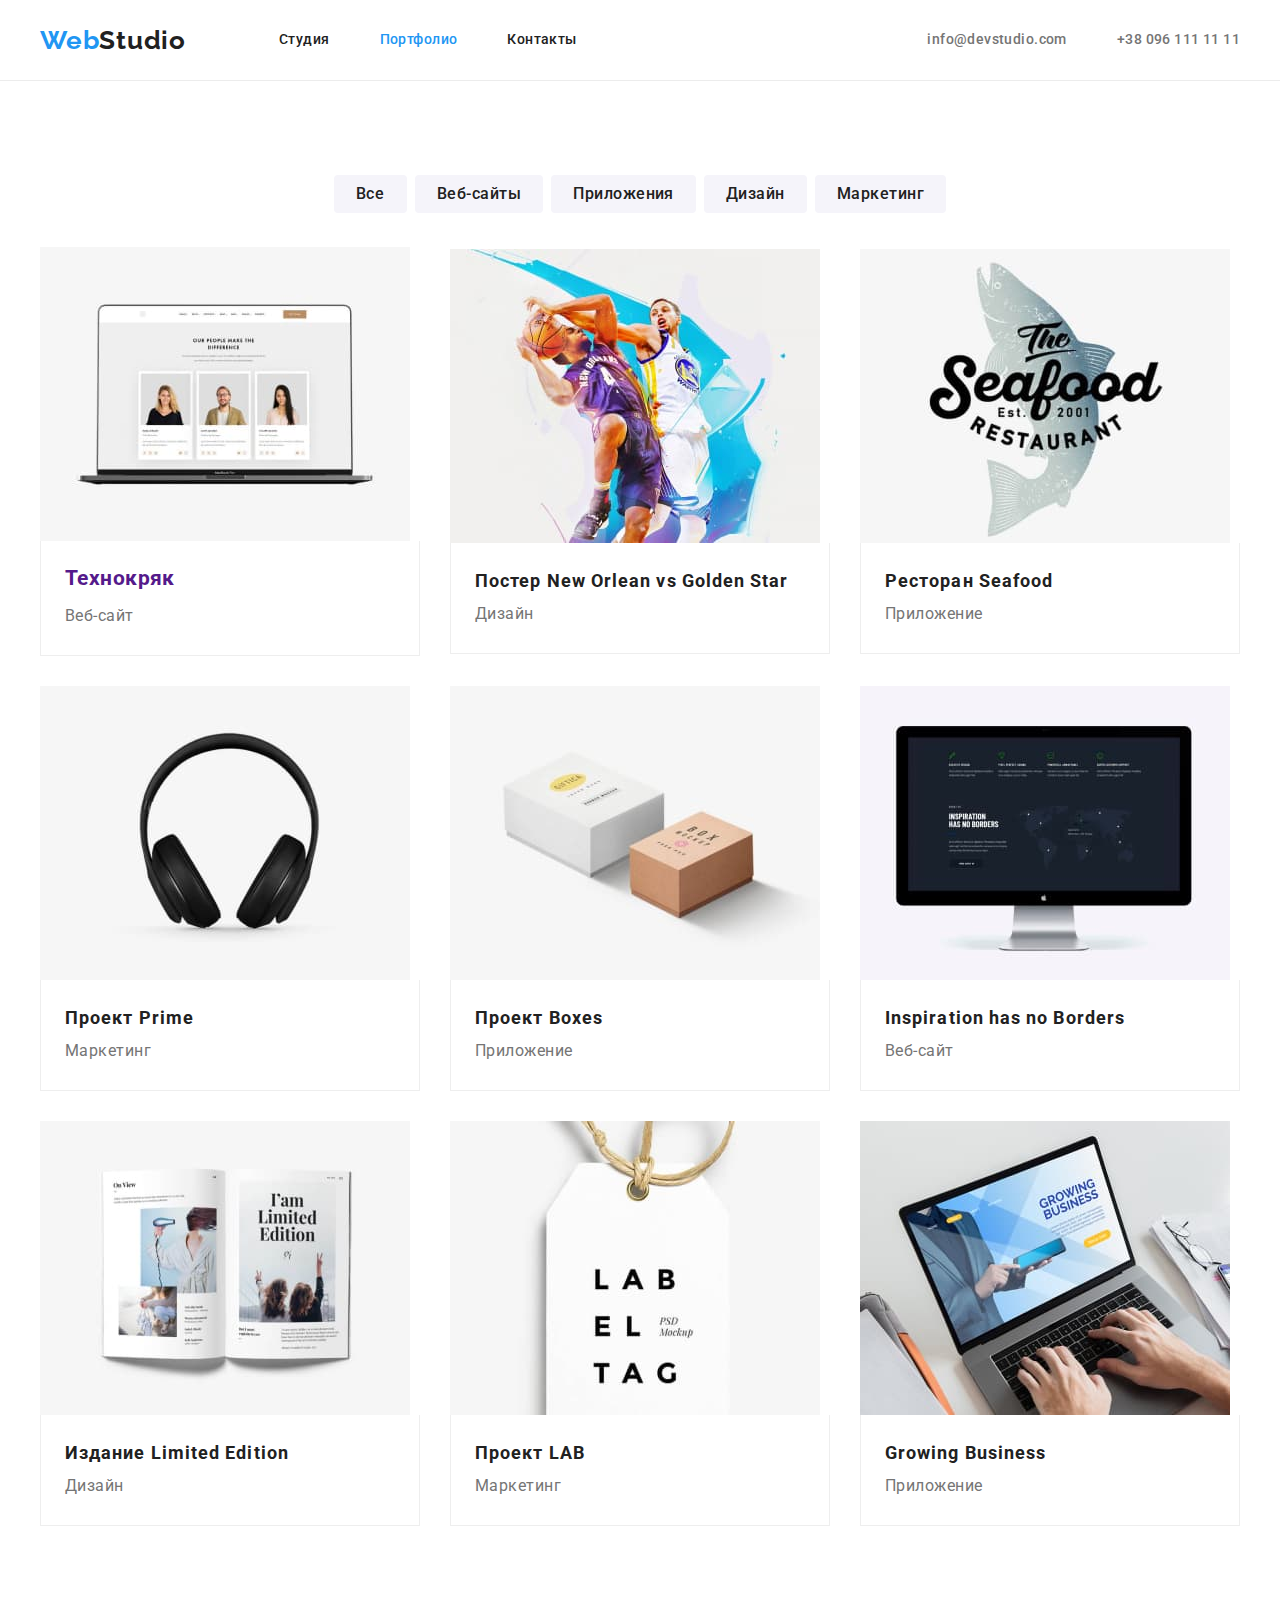
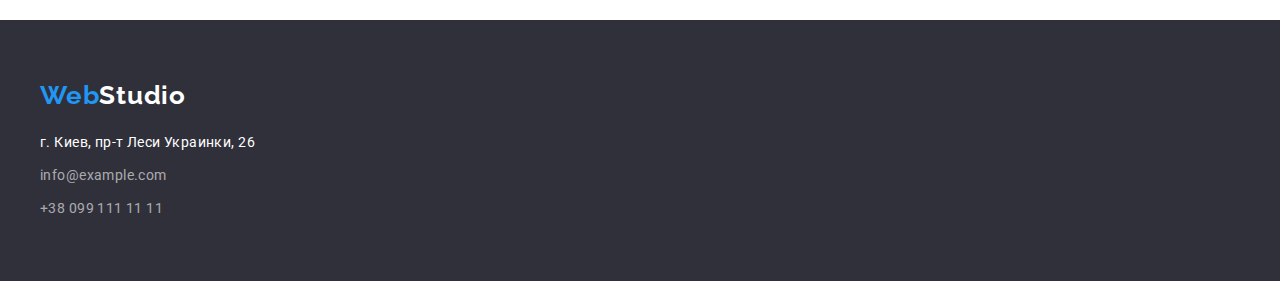
==== portfolio.html @ d4cee366 "Sprite і Постійні клієнти" ====
<!DOCTYPE html>
<html lang="ru">
<head>
    <meta charset="UTF-8">
    <meta http-equiv="X-UA-Compatible" content="IE=edge">
    <meta name="viewport" content="width=device-width, initial-scale=1.0">
    <title>Document</title>
    <link rel="preconnect" href="https://fonts.googleapis.com">
    <link rel="preconnect" href="https://fonts.gstatic.com" crossorigin>
    <link href="https://fonts.googleapis.com/css2?family=Raleway:wght@700&family=Roboto:wght@400;500;700;900&display=swap"
        rel="stylesheet">
    <link rel="stylesheet" href="https://cdnjs.cloudflare.com/ajax/libs/modern-normalize/1.1.0/modern-normalize.min.css"
        integrity="sha512-wpPYUAdjBVSE4KJnH1VR1HeZfpl1ub8YT/NKx4PuQ5NmX2tKuGu6U/JRp5y+Y8XG2tV+wKQpNHVUX03MfMFn9Q=="
        crossorigin="anonymous" referrerpolicy="no-referrer" />
    <link rel="stylesheet" href="./css/styles.css">
</head>
<body>
<!--Шапка сайта-->
<header>    
        <div class="container">           
        <a href="./index.html" class="logo link"><span style="color: #2196F3;">Web</span>Studio</a>
        <nav>
        <ul class="list">
            <li class="item">
                <a href="./index.html" class="site-nav link">Студия</a>
            </li>
            <li class="item">
                <a href="Портфолио" class="site-nav current link">Портфолио</a>
            </li>
            <li class="item">
                <a href="Контакты" class="site-nav link">Контакты</a>
            </li>
        </ul>        
        </nav>

    <ul class="list contacts">
         <li class="item">
            <a href="mailto:info@devstudio.com" class="header-item link">info@devstudio.com</a>
        </li>
        <li class="item">
            <a href="tel:+380961111111" class="header-item link">+38 096 111 11 11</a>
        </li>
        
    </ul>
    </div>    
 </header>   

    <!--Фильтр пртфолио-->
    <main>
        <section class="section">
            <div class="container">
            <h1 class="visually-hidden">Наши роботы</h1>
        <ul class="list btn-list">
            <li class="btn-item">
                <button type="button" class="btn secondary">Все</button>
            </li>
            <li class="btn-item">
                <button type="button" class="btn secondary">Веб-сайты</button>
            </li>
            <li class="btn-item">
                <button type="button" class="btn secondary">Приложения</button>
            </li>
            <li class="btn-item">
                <button type="button" class="btn secondary">Дизайн</button>
            </li>
            <li class="btn-item">
                <button type="button" class="btn secondary">Маркетинг</button>
            </li>
        </ul>
           
        
                           
    <!--Портфолио фото-->
          <ul class="work-list list">
            <li class="works-item">
                <a href="" class="link">
                <img src="./images/img5.jpg" alt="Изображение сайта на ноутбуке" width="370" class="img">
                <div class="portfolio-item">
                <h2 class="works-list-title">Технокряк</h2>
                <p class="variaty">Веб-сайт</p>
                </div>
                </a>
            </li>
            <li  class="works-item">
                <a href="" class="link">
                <img src="./images/img6.jpg" alt="Баскетболисты двух команд в моменте игры" width="370">
                <div class="portfolio-item">
                <h2 class="list-title">Постер New Orlean vs Golden Star</h2>
                <p class="variaty">Дизайн</p>
                </div>
                </a>
            </li>
            <li  class="works-item">
                <a href="" class="link">
                <img src="./images/img7.jpg" alt="Лого приложения" width="370">
                <div class="portfolio-item">
                <h2 class="list-title">Ресторан Seafood</h2>
                <p class="variaty">Приложение</p>
                </div>
                </a>
            </li>
            <li  class="works-item">
                <a href="" class="link">
                <img src="./images/img8.jpg" alt="Наушники" width="370">
                <div class="portfolio-item">
                <h2 class="list-title">Проект Prime</h2>
                <p class="variaty">Маркетинг</p>
                </div>
                </a>
            </li>
            <li  class="works-item">
                <a href="" class="link">
                <img src="./images/img9.jpg" alt="Две коробки" width="370">
                <div class="portfolio-item">
                <h2 class="list-title">Проект Boxes</h2>
                <p class="variaty">Приложение</p>
                </div>
                </a>
            </li>
            <li  class="works-item">
                <a href="" class="link">
                <img src="./images/img10.jpg" alt="Изображение сайта на компютере" width="370">
                <div class="portfolio-item">
                <h2 class="list-title">Inspiration has no Borders</h2>
                <p class="variaty">Веб-сайт</p>
                </div>
                </a>
            </li>
            <li  class="works-item">
                <a href="" class="link">
                <img src="./images/img11.jpg" alt="Розворот журнала" width="370">
                <div class="portfolio-item">
                <h2 class="list-title">Издание Limited Edition</h2>
                <p class="variaty">Дизайн</p>
                </div>
                </a>
            </li>
            <li  class="works-item">
                <a href="" class="link">
                <img src="./images/img12.jpg" alt="Этикетка" width="370">
                <div class="portfolio-item">
                <h2 class="list-title">Проект LAB</h2>
                <p class="variaty">Маркетинг</p>
                </div>
                </a>
            </li>
            <li  class="works-item">
                <a href="" class="link">
                <img src="./images/img13.jpg" alt="Сайт на ноутбуке" width="370">
                <div class="portfolio-item">
                <h2 class="list-title">Growing Business</h2>
                <p class="variaty">Приложение</p>
                </div>
                </a>
            </li>          
        </ul>
    </div>
        </section>

    </main>

<footer>
    <div class="container">
    <a href="/index.html" class="logo"><span style="color: #2196f3;">Web</span>Studio</a>
    <address>
        <ul class="footer-list">
            <li class="address-item">
                <a href="" class="address">г. Киев, пр-т Леси Украинки, 26</a>
            </li>
            <li class="mail-item">
                <a href="mailto:info@example.com" class="contacts">info@example.com</a>
            </li>
            <li>
                <a href="tel:+380991111111" class="contacts">+38 099 111 11 11</a>
            </li>
        </ul>
    </address>
    </div>
</footer>
</body>
</html>
---- css/styles.css ----
:root {
  --primary-text-color: #757575;
  --title-text-color: #212121;
  --accent-color: #2196f3;
  --primary-white-color: #ffffff;
  --secondary-background-color: #f5f4fa;
  --dark-background-color: #2f303a;
  --footer-address-text-color: rgba(255, 255, 255, 0.6);
  --btn-primary-accent-color: #188ce8;
}

body {
  color: var(--primary-text-color);
  background-color: var(--primary-white-color);
  font-family: Roboto, sans-serif;
  letter-spacing: 0.03em;
  font-weight: 400;
  font-size: 14px;
  line-height: 1.71;

  margin: 0;
}

.container {
  margin-left: auto;
  margin-right: auto;
  width: 1200px;
  padding-left: 15px;
  padding-right: 15px;
}

.section {
  padding-top: 94px;
  padding-bottom: 94px;
}

/*   Шапка сайту   */

header {
  border-bottom: solid 1px #ececec;
}

header .container {
  display: flex;
  align-items: center;
}

.logo {
  margin-right: 93px;

  color: var(--title-text-color);
  font-family: Raleway, sans-serif;
  font-weight: 700;
  font-size: 26px;
  line-height: 1.19;
  letter-spacing: 0.03em;
  text-decoration: none;
}

.site-nav,
.header-item {
  font-weight: 500;

  line-height: 1.14;
  text-decoration: none;
}

.site-nav {
  color: #212121;
}

.site-nav.link {
  display: block;
  padding-top: 32px;
  padding-bottom: 32px;
}

.list {
  display: flex;

  list-style: none;
}

.list .item:not(:last-child) {
  margin-right: 50px;
}

.list.contacts {
  margin-left: auto;
}

.header-item {
  color: var(--primary-text-color);
}

.site-nav.link,
.header-item.link {
  display: block;
}

.site-nav.current {
  color: var(--accent-color);
}

.site-nav:hover,
.site-nav:focus {
  color: var(--accent-color);
}

.header-item:hover,
.header-item:focus {
  color: var(--accent-color);
}

/*  Сброс
Основний контент  */

h1,
h2,
h3,
p,
ul {
  margin-top: 0;
  margin-bottom: 0;
}

ul {
  padding-left: 0;
}

.visually-hidden {
  position: absolute;
  width: 1px;
  height: 1px;
  margin: -1px;
  border: 0;
  padding: 0;
  white-space: nowrap;
  clip-path: inset(100%);
  clip: rect(0 0 0 0);
  overflow: hidden;
}

/*   Банер   */

.baner-title {
  color: var(--primary-white-color);
  cursor: pointer;
  font-weight: 900;
  font-size: 44px;
  line-height: 1.36;
  text-align: center;
  letter-spacing: 0.06em;
  text-transform: uppercase;

  margin-bottom: 30px;
}

.baner {
  background-color: var(--dark-background-color);
  text-align: center;
  padding-top: 200px;
  padding-bottom: 200px;
}

/*.overlay {
  display: inline-block;
  max-width: 1600px;
  height: 600px;
  margin-left: auto;
  margin-right: auto;
  background-color: #2f303a;
  background-image: linear-gradient(to right rgba(47, 48, 58, 0.4),
  url("../images/Img\\(14\).jpg");
}*/

/*   Кнопки   */

.btn {
  cursor: pointer;
  color: var(--accent-color);
  background-color: var(--primary-white-color);
  font-family: inherit;
  text-align: center;
  font-size: 16px;

  border: transparent;
  border-radius: 4px;
  text-align: center;
}

.btn.primary {
  color: var(--primary-white-color);
  background-color: var(--accent-color);
  font-weight: 700;

  line-height: 1.88;
  display: flex;
  align-items: center;
  letter-spacing: 0.06em;

  border: 2px solid var(--accent-color);
  margin-left: auto;
  margin-right: auto;
  min-width: 200px;
  padding: 10px 32px;
}

.btn.primary:focus,
.btn.primary:hover {
  background-color: var(--btn-primary-accent-color);
  border-color: var(--btn-primary-accent-color);
}

.btn.secondary {
  color: var(--title-text-color);
  background-color: var(--secondary-background-color);
  font-weight: 500;
  letter-spacing: 0.03em;
  line-height: 1.62;

  min-width: 73px;
  padding: 6px 22px;
  border-color: #eeeeee;

  display: flex;
  align-items: center;
  margin-bottom: 34px;
}

.btn-list {
  justify-content: center;
}

.btn-item:not(:last-child) {
  margin-right: 8px;
}

.btn:focus,
.btn:hover {
  color: var(--primary-white-color);
  background-color: var(--btn-primary-accent-color);
  border-color: var(--accent-color);
}

/*   Заголовки   */

.section-title,
.list-title {
  color: var(--title-text-color);
}

.section-title {
  font-weight: 700;
  font-size: 36px;
  line-height: 1.17;
  letter-spacing: 0.03em;
  text-align: center;

  margin-bottom: 50px;
}

/*   Зображення, фото   */

img {
  display: block;
  max-width: 100%;
  height: auto;
}

/*   Чем мы занимаемся   */

.section.directions {
  padding-top: 0;
}

.directions:not(:last-child) {
  margin-right: 30px;
}

/*   Особенности студии   */

.list.advant {
  display: flex;
  margin-right: -30px;
}

.advant-items {
  margin-right: 30px;
  flex-basis: calc((100% - 120px) / 4);
}

/*
або

.list.advant:not(:last-child) {
  margin-right: 30px;
}

.advant-items {
  width: 270px;
}*/

.advant-title {
  color: var(--title-text-color);
  font-size: 14px;

  margin-bottom: 10px;
}

.advant-title,
.list-title {
  font-weight: 700;

  line-height: 1.14;
  text-transform: uppercase;
}

.section.advant {
  padding-bottom: 94px;
}

/*   Наша команда   */

.section.team {
  background-color: var(--secondary-background-color);
}

.teams {
  padding-top: 30px;
  padding-bottom: 30px;
  background-color: #ffffff;
}

.work-list .list-title {
  font-weight: 700;
  font-size: 18px;
  line-height: 2;
  letter-spacing: 0.06em;
  text-transform: none;
}

.list {
  display: flex;

  list-style: none;
}

.team-title,
.team-position {
  font-size: 16px;
  line-height: 1.19;
  text-align: center;
  letter-spacing: 0.03em;
}

/*.team-position {
  padding-bottom: 30px;
}*/

.team-title {
  color: var(--title-text-color);
  font-weight: 500;
  margin-bottom: 10px;
}

/*.images:last-child {
  margin-right: 0;
}*/

.list.images {
  display: flex;
  margin-right: -30px;
}

.images {
  margin-right: 30px;
  flex-basis: calc((100% - 90px) / 4);
}

.teams {
  border: 1px solid #ffffff; /*!!!!!!!!!*/
  border-top: none;
  /*border-bottom-right-radius: 4px;
  border-bottom-left-radius: 4px;*/
  box-shadow: 1px 0px 2px rgba(0, 0, 0, 0.2), 1px 0px 1px rgba(0, 0, 0, 0.14),
    3px 0px 1px rgba(0, 0, 0, 0.12);
}

.link {
  text-decoration: none;
}

/*   Секція Портфоліо   */

.variaty {
  color: var(--primary-text-color);
}

.work-list .variaty {
  font-size: 16px;
  line-height: 1.88;
  letter-spacing: 0.03em;
}

/*.works-item:not(:nth-child(3n)) {
  margin-right: 30px;
}

.works-item {
  margin-bottom: 30px;
}

/*.works-item:nth-of-type(3n) {
  margin-right: 0;
}*/

.work-list {
  display: flex;
  align-items: center;
  flex-wrap: wrap;
  margin-right: -30px;
  margin-bottom: -30px;
}

.works-item {
  margin-right: 30px;
  margin-bottom: 30px;
  flex-basis: calc((100% - 90px) / 3);
}

.portfolio-item {
  padding: 20px 24px;
  border: 1px solid #eeeeee;
  border-top: none;
}

.works-list-title,
.variaty {
  margin-bottom: 4px;
}

/*   footer   */

footer {
  padding-top: 60px;
  padding-bottom: 60px;
  background-color: var(--dark-background-color);
}

/*.footer {
  background-color: var(--dark-background-color);
}*/

footer .logo {
  display: block;
  margin-bottom: 20px;
  margin-right: 0;
}

.footer-list {
  list-style: none;
}

.address,
footer .logo {
  color: var(--primary-white-color);
}

.contacts {
  color: var(--footer-address-text-color);
}

.address,
.contacts {
  font-style: normal;
  text-decoration: none;
}

.address-item,
.mail-item {
  margin-bottom: 9px;
}

.address:focus,
.address:hover {
  color: var(--accent-color);
}

.contacts:hover,
.contacts:focus {
  color: var(--accent-color);
}
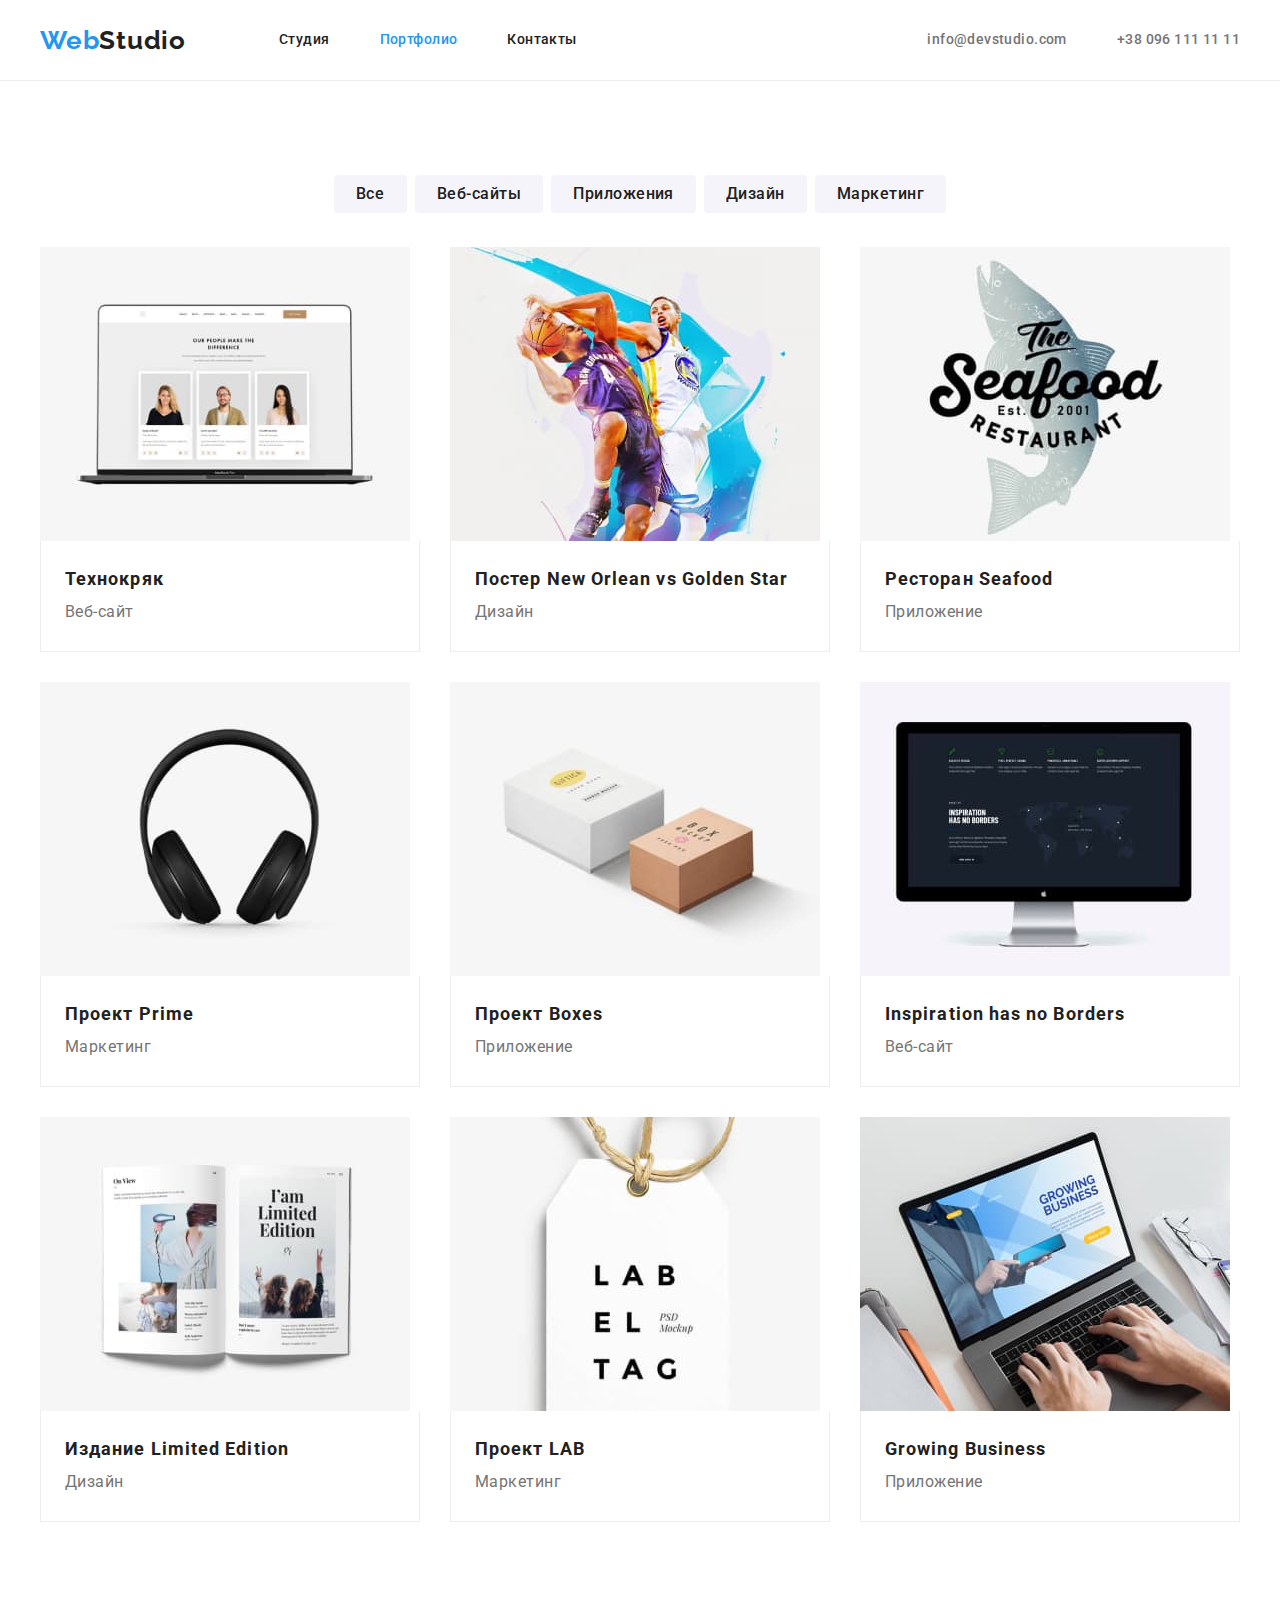
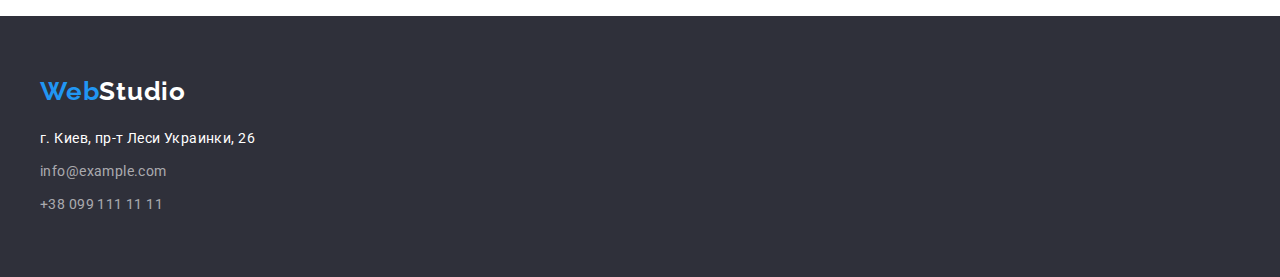
==== commit 7b536249: "+Тіні" ====
--- a/portfolio.html
+++ b/portfolio.html
@@ -74,9 +74,9 @@
           <ul class="work-list list">
             <li class="works-item">
                 <a href="" class="link">
-                <img src="./images/img5.jpg" alt="Изображение сайта на ноутбуке" width="370" class="img">
+                <img src="./images/img5.jpg" alt="Изображение сайта на ноутбуке" width="370">
                 <div class="portfolio-item">
-                <h2 class="works-list-title">Технокряк</h2>
+                <h2 class="list-title">Технокряк</h2>
                 <p class="variaty">Веб-сайт</p>
                 </div>
                 </a>
--- a/css/styles.css
+++ b/css/styles.css
@@ -107,10 +107,27 @@
   color: var(--accent-color);
 }
 
-.header-item:hover,
+/*.header-item:hover,
 .header-item:focus {
   color: var(--accent-color);
-}
+}*/
+
+a.header-item.link:hover,
+a.header-item.link:focus {
+  color: var(--accent-color);
+}
+
+.contacts-icon {
+  width: 16px;
+  height: 12px;
+  fill: #757575;
+  fill: currentColor;
+}
+
+/*.contacts-icon .header-item:hover,
+.header-item:focus {
+  color: var(--accent-color);
+}*/
 
 /*  Сброс
 Основний контент  */
@@ -161,6 +178,17 @@
   text-align: center;
   padding-top: 200px;
   padding-bottom: 200px;
+
+  max-width: 1600px;
+  height: 600px;
+  margin-left: auto;
+  margin-right: auto;
+  background-color: #2f303a;
+  background-image: linear-gradient(rgba(47, 48, 58, 0.4), rgba(47, 48, 58, 0.4)),
+    url('../images/backimage.jpg');
+  background-repeat: no-repeat;
+  background-position: center;
+  background-size: cover;
 }
 
 /*.overlay {
@@ -170,8 +198,11 @@
   margin-left: auto;
   margin-right: auto;
   background-color: #2f303a;
-  background-image: linear-gradient(to right rgba(47, 48, 58, 0.4),
-  url("../images/Img\\(14\).jpg");
+  background-image: linear-gradient(rgba(47, 48, 58, 0.4), rgba(47, 48, 58, 0.4)),
+    url('../images/backimage.jpg');
+  background-repeat: no-repeat;
+  background-position: center;
+  background-size: cover;
 }*/
 
 /*   Кнопки   */
@@ -228,6 +259,12 @@
   margin-bottom: 34px;
 }
 
+.btn.secondary:hover,
+.btn.secondary:focus {
+  box-shadow: 0px 2px 2px rgba(0, 0, 0, 0.12), 0px 1px 2px rgba(0, 0, 0, 0.08),
+    0px 3px 1px rgba(0, 0, 0, 0.1);
+}
+
 .btn-list {
   justify-content: center;
 }
@@ -288,6 +325,21 @@
 .advant-items {
   margin-right: 30px;
   flex-basis: calc((100% - 120px) / 4);
+}
+
+.thumb {
+  width: 270px;
+  height: 120px;
+  background-color: var(--secondary-background-color);
+  margin-bottom: 55px;
+  display: flex;
+}
+
+.icons-advant {
+  width: 70px;
+  height: 70px;
+  background-position: 50% 50%;
+  padding: 0;
 }
 
 /*
@@ -378,18 +430,59 @@
   flex-basis: calc((100% - 90px) / 4);
 }
 
-.teams {
-  border: 1px solid #ffffff; /*!!!!!!!!!*/
+.images .images {
+  box-shadow: 0px 2px 1px rgba(0, 0, 0, 0.2), 0px 1px 1px rgba(0, 0, 0, 0.14),
+    0px 1px 3px rgba(0, 0, 0, 0.12);
+  border-bottom-left-radius: 4px;
+  border-bottom-right-radius: 4px;
+
   border-top: none;
-  /*border-bottom-right-radius: 4px;
-  border-bottom-left-radius: 4px;*/
-  box-shadow: 1px 0px 2px rgba(0, 0, 0, 0.2), 1px 0px 1px rgba(0, 0, 0, 0.14),
-    3px 0px 1px rgba(0, 0, 0, 0.12);
+}
+
+.thumb-team {
+  width: 44px;
+  height: 44px;
+  margin-right: 10px;
+  text-align: center;
+  display: flex;
+}
+
+.icons-team {
+  width: 20px;
+  height: 20px;
+  padding: 0;
 }
 
 .link {
   text-decoration: none;
 }
+
+/*  Наши постоянные клиенты*/
+
+.thumb-clients {
+  width: 170px;
+  height: 92px;
+  border: 1px solid #afb1b8;
+  border-radius: 4px;
+  margin-right: 30px;
+}
+
+.icons-clients {
+  width: 106px;
+  height: 60px;
+  fill: #afb1b8;
+}
+
+/*link .icons-clients:hover,
+link .icons-clients:focus {
+  color: var(--accent-color);
+}*/
+
+/*.link-icons:hover,
+.link-icons:focus {
+  fill: var(--accent-color); /*!!!!!!!!!!!!!*/
+
+/*fill="#757575" style="fill:var(--color3, #757575)*/
 
 /*   Секція Портфоліо   */
 
@@ -427,6 +520,10 @@
   margin-right: 30px;
   margin-bottom: 30px;
   flex-basis: calc((100% - 90px) / 3);
+  box-shadow: none;
+}
+.works-item:hover {
+  box-shadow: 0px 4px 4px rgba(0, 0, 0, 0.25);
 }
 
 .portfolio-item {
@@ -448,10 +545,6 @@
   background-color: var(--dark-background-color);
 }
 
-/*.footer {
-  background-color: var(--dark-background-color);
-}*/
-
 footer .logo {
   display: block;
   margin-bottom: 20px;
@@ -491,3 +584,13 @@
 .contacts:focus {
   color: var(--accent-color);
 }
+
+/*footer .social {
+  display: flex;
+  align-items: center;
+}*/
+
+.icons-footer {
+  width: 20px;
+  height: 20px;
+}
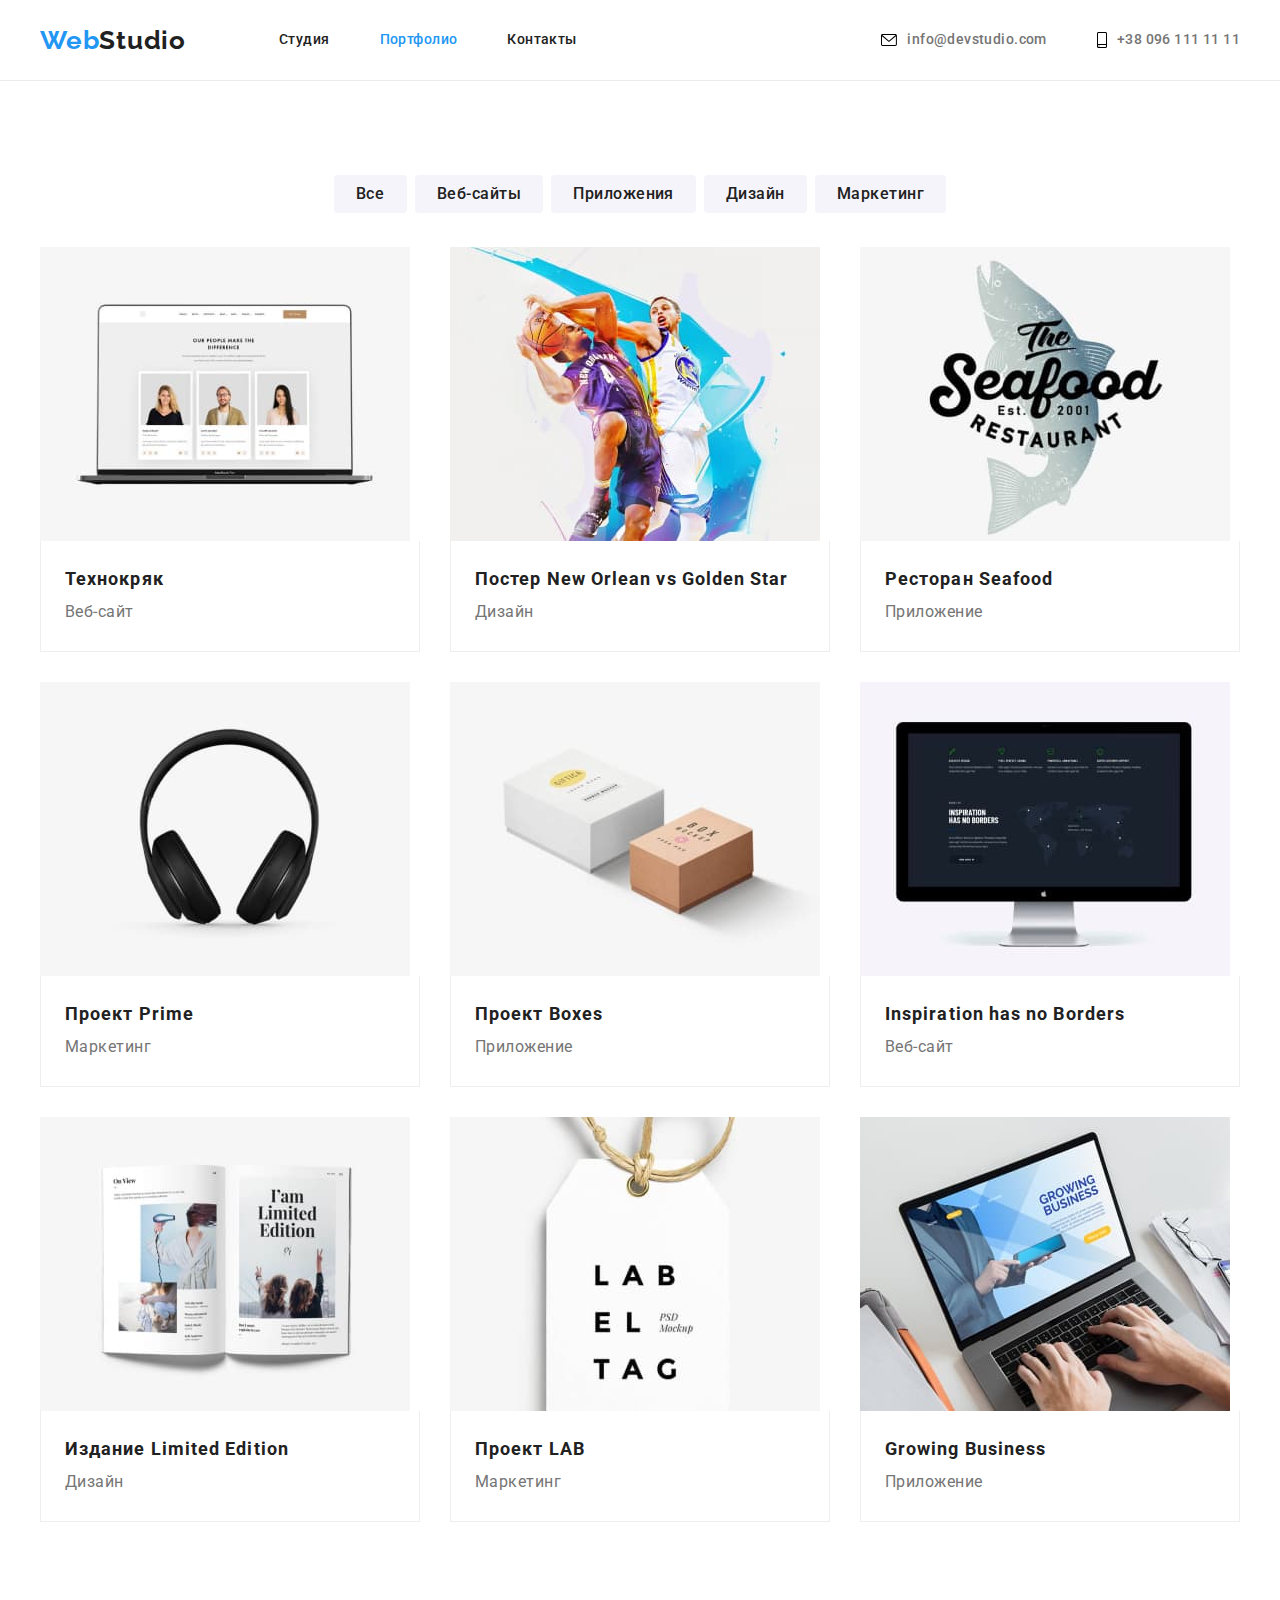
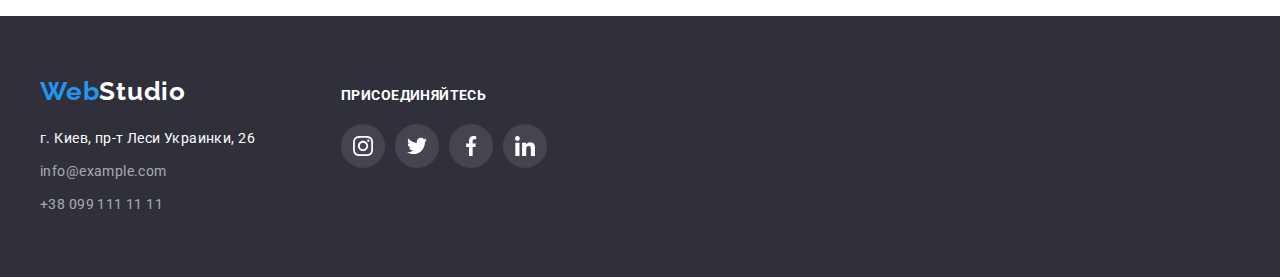
==== commit 923c6a2d: "ДЗ 4" ====
--- a/portfolio.html
+++ b/portfolio.html
@@ -34,13 +34,19 @@
         </nav>
 
     <ul class="list contacts">
-         <li class="item">
-            <a href="mailto:info@devstudio.com" class="header-item link">info@devstudio.com</a>
+        <li class="item item-contacts">
+            <a href="mailto:info@devstudio.com" class="header-item link"><svg class="contacts-icon envelop">
+                    <use href="./images/symbol-defs.svg#envelope"></use>
+                </svg>info@devstudio.com</a>
         </li>
-        <li class="item">
-            <a href="tel:+380961111111" class="header-item link">+38 096 111 11 11</a>
+        <li class="item item-contacts">
+            <a href="tel:+380961111111" class="header-item link"><svg class="contacts-icon smartphone">
+                    <use href="./images/symbol-defs.svg#smartphone"></use>
+                </svg>+38 096 111 11 11
+    
+            </a>
         </li>
-        
+    
     </ul>
     </div>    
  </header>   
@@ -161,21 +167,66 @@
 
 <footer>
     <div class="container">
-    <a href="/index.html" class="logo"><span style="color: #2196f3;">Web</span>Studio</a>
-    <address>
-        <ul class="footer-list">
-            <li class="address-item">
-                <a href="" class="address">г. Киев, пр-т Леси Украинки, 26</a>
-            </li>
-            <li class="mail-item">
-                <a href="mailto:info@example.com" class="contacts">info@example.com</a>
-            </li>
-            <li>
-                <a href="tel:+380991111111" class="contacts">+38 099 111 11 11</a>
-            </li>
-        </ul>
-    </address>
+        <div class="footer-nav">
+            <a href="/index.html" class="logo"><span style="color: #2196f3;">Web</span>Studio</a>
+            <address>
+                <ul class="footer-list">
+                    <li class="address-item">
+                        <a href="" class="address">г. Киев, пр-т Леси Украинки, 26</a>
+                    </li>
+                    <li class="mail-item">
+                        <a href="mailto:info@example.com" class="contacts">info@example.com</a>
+                    </li>
+                    <li>
+                        <a href="tel:+380991111111" class="contacts">+38 099 111 11 11</a>
+                    </li>
+                </ul>
+            </address>
+        </div>
+
+        <div class="social">
+            <h3 class="footer-title">Присоединяйтесь</h3>
+            <ul class="social-links list">
+                <li class="social-icons">
+                    <a href="" class="social-icons-link">
+                        <svg class="icons-footer">
+                            <use href="./images/symbol-defs.svg#instagram"></use>
+                        </svg>
+                    </a>
+                </li>
+
+                <li class="social-icons">
+                    <a href="" class="social-icons-link">
+                        <svg class="icons-footer">
+                            <use href="./images/symbol-defs.svg#twitter"></use>
+                        </svg>
+                    </a>
+                </li>
+
+                <li class="social-icons">
+                    <a href="" class="social-icons-link">
+                        <svg class="icons-footer">
+                            <use href="./images/symbol-defs.svg#facebook"></use>
+                        </svg>
+                    </a>
+                </li>
+
+                <li class="social-icons">
+                    <a href="" class="social-icons-link">
+                        <svg class="icons-footer">
+                            <use href="./images/symbol-defs.svg#linkedin"></use>
+                        </svg>
+                    </a>
+                </li>
+
+
+            </ul>
+        </div>
+
+
+
     </div>
+
 </footer>
 </body>
 </html>
--- a/css/styles.css
+++ b/css/styles.css
@@ -86,6 +86,7 @@
 }
 
 .list.contacts {
+  display: flex;
   margin-left: auto;
 }
 
@@ -93,8 +94,7 @@
   color: var(--primary-text-color);
 }
 
-.site-nav.link,
-.header-item.link {
+.site-nav.link {
   display: block;
 }
 
@@ -107,27 +107,29 @@
   color: var(--accent-color);
 }
 
-/*.header-item:hover,
-.header-item:focus {
+.header-item.link {
+  display: flex;
+  align-items: center;
+  justify-content: center;
+}
+
+.item-contacts .header-item.link:hover,
+.item-contacts .header-item.link:focus {
   color: var(--accent-color);
-}*/
-
-a.header-item.link:hover,
-a.header-item.link:focus {
-  color: var(--accent-color);
-}
-
-.contacts-icon {
+  fill: var(--accent-color);
+}
+
+.contacts-icon.envelop {
   width: 16px;
   height: 12px;
-  fill: #757575;
-  fill: currentColor;
-}
-
-/*.contacts-icon .header-item:hover,
-.header-item:focus {
-  color: var(--accent-color);
-}*/
+  margin-right: 10px;
+}
+
+.contacts-icon.smartphone {
+  width: 10px;
+  height: 16px;
+  margin-right: 10px;
+}
 
 /*  Сброс
 Основний контент  */
@@ -191,20 +193,6 @@
   background-size: cover;
 }
 
-/*.overlay {
-  display: inline-block;
-  max-width: 1600px;
-  height: 600px;
-  margin-left: auto;
-  margin-right: auto;
-  background-color: #2f303a;
-  background-image: linear-gradient(rgba(47, 48, 58, 0.4), rgba(47, 48, 58, 0.4)),
-    url('../images/backimage.jpg');
-  background-repeat: no-repeat;
-  background-position: center;
-  background-size: cover;
-}*/
-
 /*   Кнопки   */
 
 .btn {
@@ -311,7 +299,11 @@
   padding-top: 0;
 }
 
-.directions:not(:last-child) {
+.list-direction {
+  justify-content: space-between;
+}
+
+.directions-item:not(:last-child) {
   margin-right: 30px;
 }
 
@@ -331,8 +323,10 @@
   width: 270px;
   height: 120px;
   background-color: var(--secondary-background-color);
-  margin-bottom: 55px;
-  display: flex;
+  margin-bottom: 30px;
+  display: flex;
+  align-items: center;
+  justify-content: center;
 }
 
 .icons-advant {
@@ -381,6 +375,8 @@
 .teams {
   padding-top: 30px;
   padding-bottom: 30px;
+  padding-left: 32px;
+  padding-right: 32px;
   background-color: #ffffff;
 }
 
@@ -406,14 +402,14 @@
   letter-spacing: 0.03em;
 }
 
-/*.team-position {
-  padding-bottom: 30px;
-}*/
-
 .team-title {
   color: var(--title-text-color);
   font-weight: 500;
   margin-bottom: 10px;
+}
+
+.team-position {
+  margin-bottom: 16px;
 }
 
 /*.images:last-child {
@@ -439,18 +435,26 @@
   border-top: none;
 }
 
-.thumb-team {
+.social-icons-link {
+  display: flex;
+  border-radius: 50%;
   width: 44px;
   height: 44px;
-  margin-right: 10px;
-  text-align: center;
-  display: flex;
-}
-
-.icons-team {
-  width: 20px;
-  height: 20px;
-  padding: 0;
+  align-items: center;
+  justify-content: center;
+  background-color: var(--primary-white-color);
+  fill: #afb1b8;
+}
+
+.social-icons-link:hover,
+.social-icons-link:focus {
+  background-color: var(--accent-color);
+  fill: var(--primary-white-color);
+}
+
+.list.social {
+  display: flex;
+  justify-content: space-between;
 }
 
 .link {
@@ -459,30 +463,33 @@
 
 /*  Наши постоянные клиенты*/
 
-.thumb-clients {
+.list.clients {
+  margin-right: -30px;
+}
+
+.clients-link {
   width: 170px;
   height: 92px;
-  border: 1px solid #afb1b8;
+  border: 1px solid #afb1b8; /*!!!!!!!!!!!!!!!!!!*/
   border-radius: 4px;
   margin-right: 30px;
+
+  display: flex;
+  justify-content: center;
+  align-items: center;
+  fill: #afb1b8;
 }
 
 .icons-clients {
   width: 106px;
   height: 60px;
-  fill: #afb1b8;
-}
-
-/*link .icons-clients:hover,
-link .icons-clients:focus {
-  color: var(--accent-color);
-}*/
-
-/*.link-icons:hover,
-.link-icons:focus {
-  fill: var(--accent-color); /*!!!!!!!!!!!!!*/
-
-/*fill="#757575" style="fill:var(--color3, #757575)*/
+}
+
+.thumb-clients .clients-link:hover,
+.thumb-clients .clients-link:focus {
+  fill: var(--accent-color);
+  border: 1px solid var(--accent-color);
+}
 
 /*   Секція Портфоліо   */
 
@@ -545,6 +552,15 @@
   background-color: var(--dark-background-color);
 }
 
+footer .container {
+  display: flex;
+  align-items: baseline;
+}
+
+.footer-nav {
+  width: 231px;
+  margin-right: 70px;
+}
 footer .logo {
   display: block;
   margin-bottom: 20px;
@@ -553,6 +569,7 @@
 
 .footer-list {
   list-style: none;
+  display: block;
 }
 
 .address,
@@ -590,7 +607,44 @@
   align-items: center;
 }*/
 
+.social {
+  display: block;
+  width: 206px;
+}
+
 .icons-footer {
   width: 20px;
   height: 20px;
-}
+  fill: var(--primary-white-color);
+}
+
+footer .social-icons-link {
+  background-color: rgba(255, 255, 255, 0.1);
+  margin-right: 10px;
+}
+
+footer .social-icons-link:not(:last-child) {
+  margin-right: 10px;
+}
+
+.social-links.list {
+  display: flex;
+}
+
+footer .social-icons-link:hover,
+footer .social-icons-link:focus {
+  background-color: var(--accent-color);
+
+  box-shadow: 0px 4px 4px rgba(0, 0, 0, 0.25);
+}
+
+.footer-title {
+  color: var(--primary-white-color);
+  font-size: 14px;
+  font-weight: 700;
+  line-height: 1.14;
+  text-transform: uppercase;
+  margin-bottom: 20px;
+}
+
+/*fill="#afb1b8" style="fill: var(--color4, #afb1b8)"*/
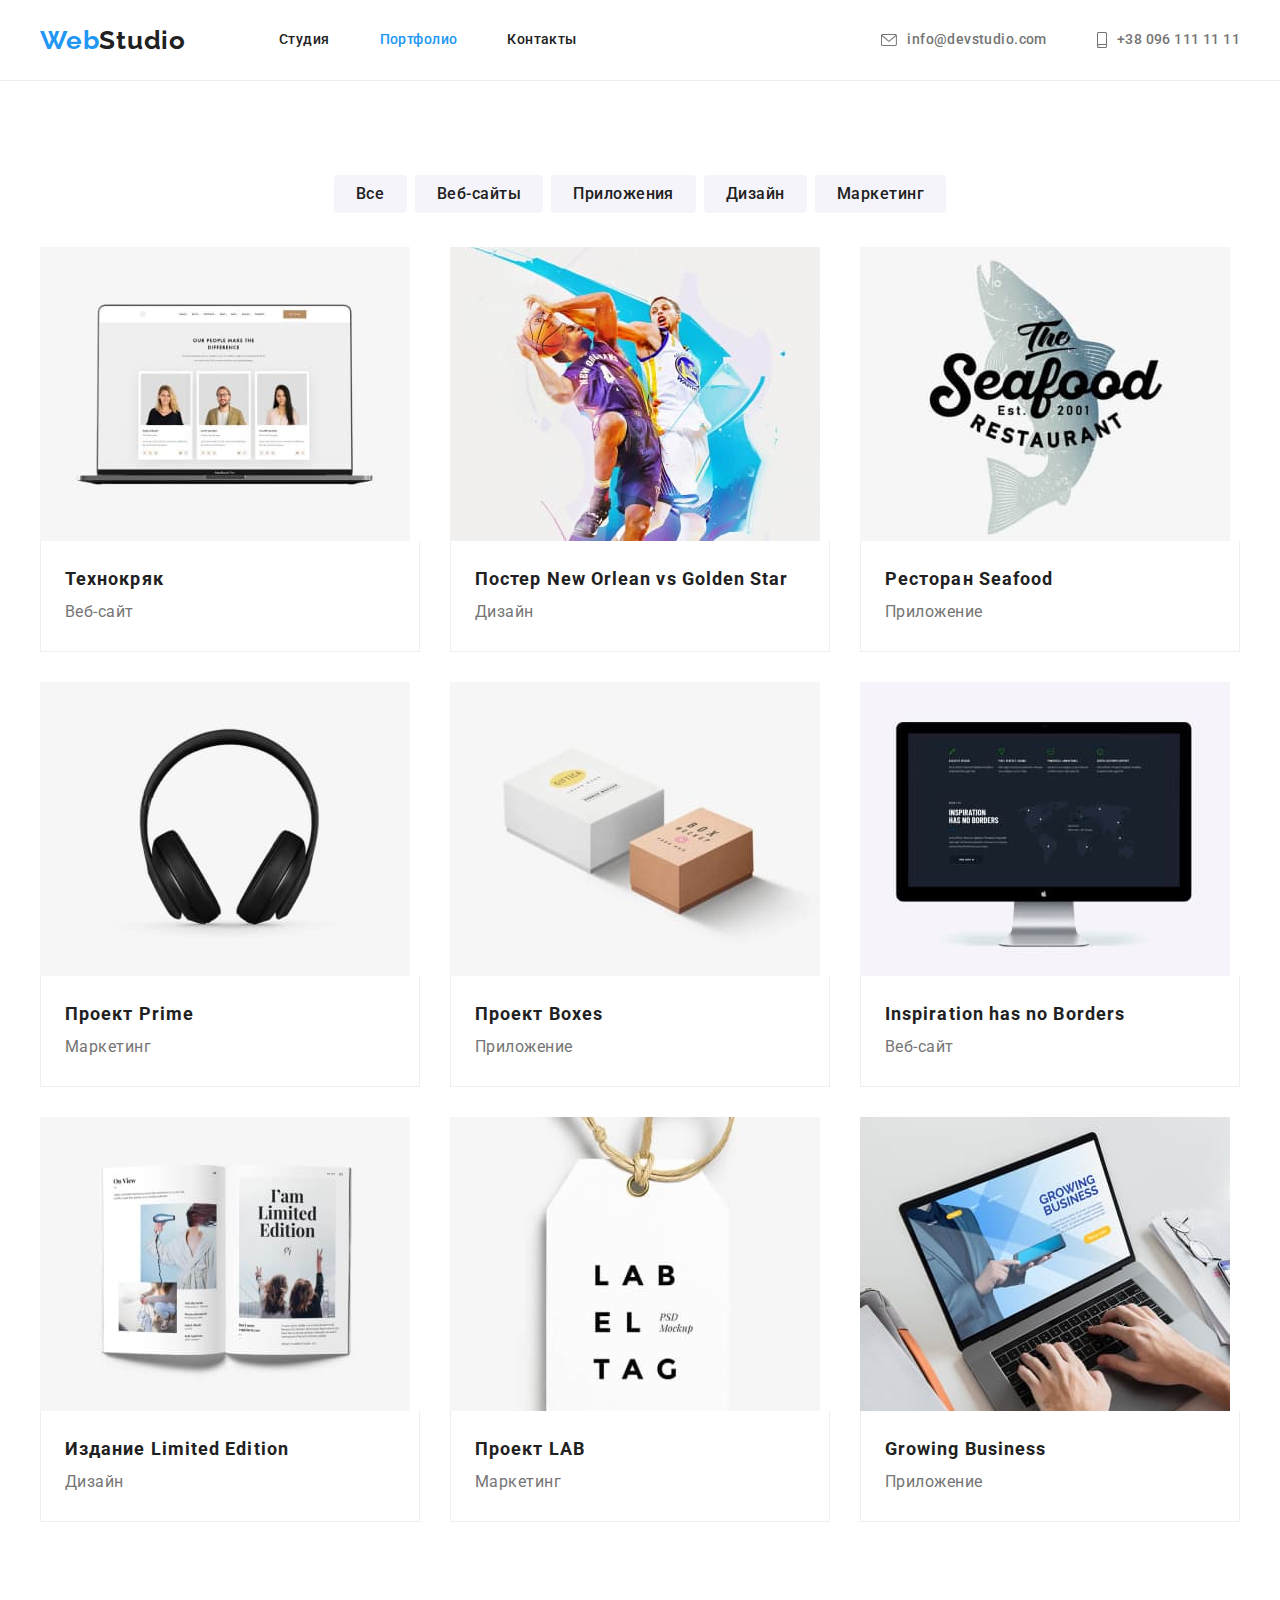
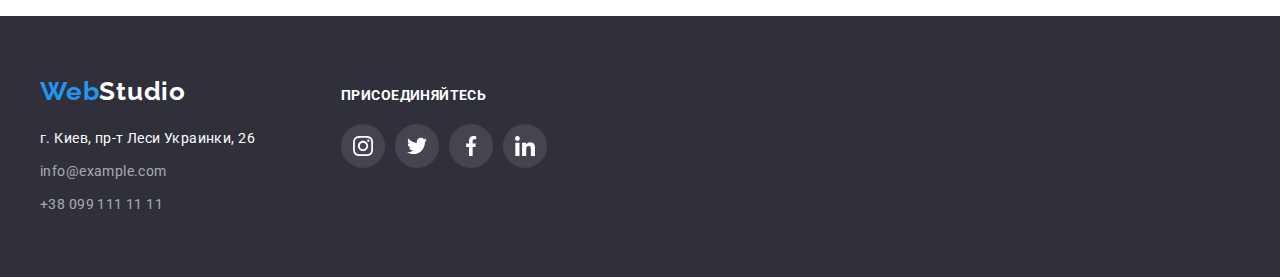
==== commit b7d22066: "Правки після зарахування ДЗ" ====
--- a/portfolio.html
+++ b/portfolio.html
@@ -35,12 +35,12 @@
 
     <ul class="list contacts">
         <li class="item item-contacts">
-            <a href="mailto:info@devstudio.com" class="header-item link"><svg class="contacts-icon envelop">
+            <a href="mailto:info@devstudio.com" class="header-item link"><svg class="contacts-icon envelop" width="16" height="12">
                     <use href="./images/symbol-defs.svg#envelope"></use>
                 </svg>info@devstudio.com</a>
         </li>
         <li class="item item-contacts">
-            <a href="tel:+380961111111" class="header-item link"><svg class="contacts-icon smartphone">
+            <a href="tel:+380961111111" class="header-item link"><svg class="contacts-icon smartphone" width="10" height="16">
                     <use href="./images/symbol-defs.svg#smartphone"></use>
                 </svg>+38 096 111 11 11
     
@@ -79,7 +79,7 @@
     <!--Портфолио фото-->
           <ul class="work-list list">
             <li class="works-item">
-                <a href="" class="link">
+                <a href="" class="link works-link">
                 <img src="./images/img5.jpg" alt="Изображение сайта на ноутбуке" width="370">
                 <div class="portfolio-item">
                 <h2 class="list-title">Технокряк</h2>
@@ -88,7 +88,7 @@
                 </a>
             </li>
             <li  class="works-item">
-                <a href="" class="link">
+                <a href="" class="link works-link">
                 <img src="./images/img6.jpg" alt="Баскетболисты двух команд в моменте игры" width="370">
                 <div class="portfolio-item">
                 <h2 class="list-title">Постер New Orlean vs Golden Star</h2>
@@ -97,7 +97,7 @@
                 </a>
             </li>
             <li  class="works-item">
-                <a href="" class="link">
+                <a href="" class="link works-link">
                 <img src="./images/img7.jpg" alt="Лого приложения" width="370">
                 <div class="portfolio-item">
                 <h2 class="list-title">Ресторан Seafood</h2>
@@ -106,7 +106,7 @@
                 </a>
             </li>
             <li  class="works-item">
-                <a href="" class="link">
+                <a href="" class="link works-link">
                 <img src="./images/img8.jpg" alt="Наушники" width="370">
                 <div class="portfolio-item">
                 <h2 class="list-title">Проект Prime</h2>
@@ -115,7 +115,7 @@
                 </a>
             </li>
             <li  class="works-item">
-                <a href="" class="link">
+                <a href="" class="link works-link">
                 <img src="./images/img9.jpg" alt="Две коробки" width="370">
                 <div class="portfolio-item">
                 <h2 class="list-title">Проект Boxes</h2>
@@ -124,7 +124,7 @@
                 </a>
             </li>
             <li  class="works-item">
-                <a href="" class="link">
+                <a href="" class="link works-link">
                 <img src="./images/img10.jpg" alt="Изображение сайта на компютере" width="370">
                 <div class="portfolio-item">
                 <h2 class="list-title">Inspiration has no Borders</h2>
@@ -133,7 +133,7 @@
                 </a>
             </li>
             <li  class="works-item">
-                <a href="" class="link">
+                <a href="" class="link works-link">
                 <img src="./images/img11.jpg" alt="Розворот журнала" width="370">
                 <div class="portfolio-item">
                 <h2 class="list-title">Издание Limited Edition</h2>
@@ -142,7 +142,7 @@
                 </a>
             </li>
             <li  class="works-item">
-                <a href="" class="link">
+                <a href="" class="link works-link">
                 <img src="./images/img12.jpg" alt="Этикетка" width="370">
                 <div class="portfolio-item">
                 <h2 class="list-title">Проект LAB</h2>
@@ -151,7 +151,7 @@
                 </a>
             </li>
             <li  class="works-item">
-                <a href="" class="link">
+                <a href="" class="link works-link">
                 <img src="./images/img13.jpg" alt="Сайт на ноутбуке" width="370">
                 <div class="portfolio-item">
                 <h2 class="list-title">Growing Business</h2>
@@ -189,7 +189,7 @@
             <ul class="social-links list">
                 <li class="social-icons">
                     <a href="" class="social-icons-link">
-                        <svg class="icons-footer">
+                        <svg class="icons-footer" width="20" height="20">
                             <use href="./images/symbol-defs.svg#instagram"></use>
                         </svg>
                     </a>
@@ -197,7 +197,7 @@
 
                 <li class="social-icons">
                     <a href="" class="social-icons-link">
-                        <svg class="icons-footer">
+                        <svg class="icons-footer" width="20" height="20">
                             <use href="./images/symbol-defs.svg#twitter"></use>
                         </svg>
                     </a>
@@ -205,7 +205,7 @@
 
                 <li class="social-icons">
                     <a href="" class="social-icons-link">
-                        <svg class="icons-footer">
+                        <svg class="icons-footer" width="20" height="20">
                             <use href="./images/symbol-defs.svg#facebook"></use>
                         </svg>
                     </a>
@@ -213,7 +213,7 @@
 
                 <li class="social-icons">
                     <a href="" class="social-icons-link">
-                        <svg class="icons-footer">
+                        <svg class="icons-footer" width="20" height="20">
                             <use href="./images/symbol-defs.svg#linkedin"></use>
                         </svg>
                     </a>
--- a/css/styles.css
+++ b/css/styles.css
@@ -119,16 +119,9 @@
   fill: var(--accent-color);
 }
 
-.contacts-icon.envelop {
-  width: 16px;
-  height: 12px;
+.contacts-icon {
   margin-right: 10px;
-}
-
-.contacts-icon.smartphone {
-  width: 10px;
-  height: 16px;
-  margin-right: 10px;
+  fill: currentColor;
 }
 
 /*  Сброс
@@ -330,8 +323,6 @@
 }
 
 .icons-advant {
-  width: 70px;
-  height: 70px;
   background-position: 50% 50%;
   padding: 0;
 }
@@ -472,17 +463,15 @@
   height: 92px;
   border: 1px solid #afb1b8; /*!!!!!!!!!!!!!!!!!!*/
   border-radius: 4px;
+
+  display: flex;
+  justify-content: center;
+  align-items: center;
+  fill: #afb1b8;
+}
+
+.thumb-clients:not(:last-child) {
   margin-right: 30px;
-
-  display: flex;
-  justify-content: center;
-  align-items: center;
-  fill: #afb1b8;
-}
-
-.icons-clients {
-  width: 106px;
-  height: 60px;
 }
 
 .thumb-clients .clients-link:hover,
@@ -529,7 +518,8 @@
   flex-basis: calc((100% - 90px) / 3);
   box-shadow: none;
 }
-.works-item:hover {
+.works-link:hover {
+  display: block;
   box-shadow: 0px 4px 4px rgba(0, 0, 0, 0.25);
 }
 
@@ -613,17 +603,14 @@
 }
 
 .icons-footer {
-  width: 20px;
-  height: 20px;
   fill: var(--primary-white-color);
 }
 
 footer .social-icons-link {
   background-color: rgba(255, 255, 255, 0.1);
-  margin-right: 10px;
-}
-
-footer .social-icons-link:not(:last-child) {
+}
+
+footer .social-icons:not(:last-child) {
   margin-right: 10px;
 }
 
